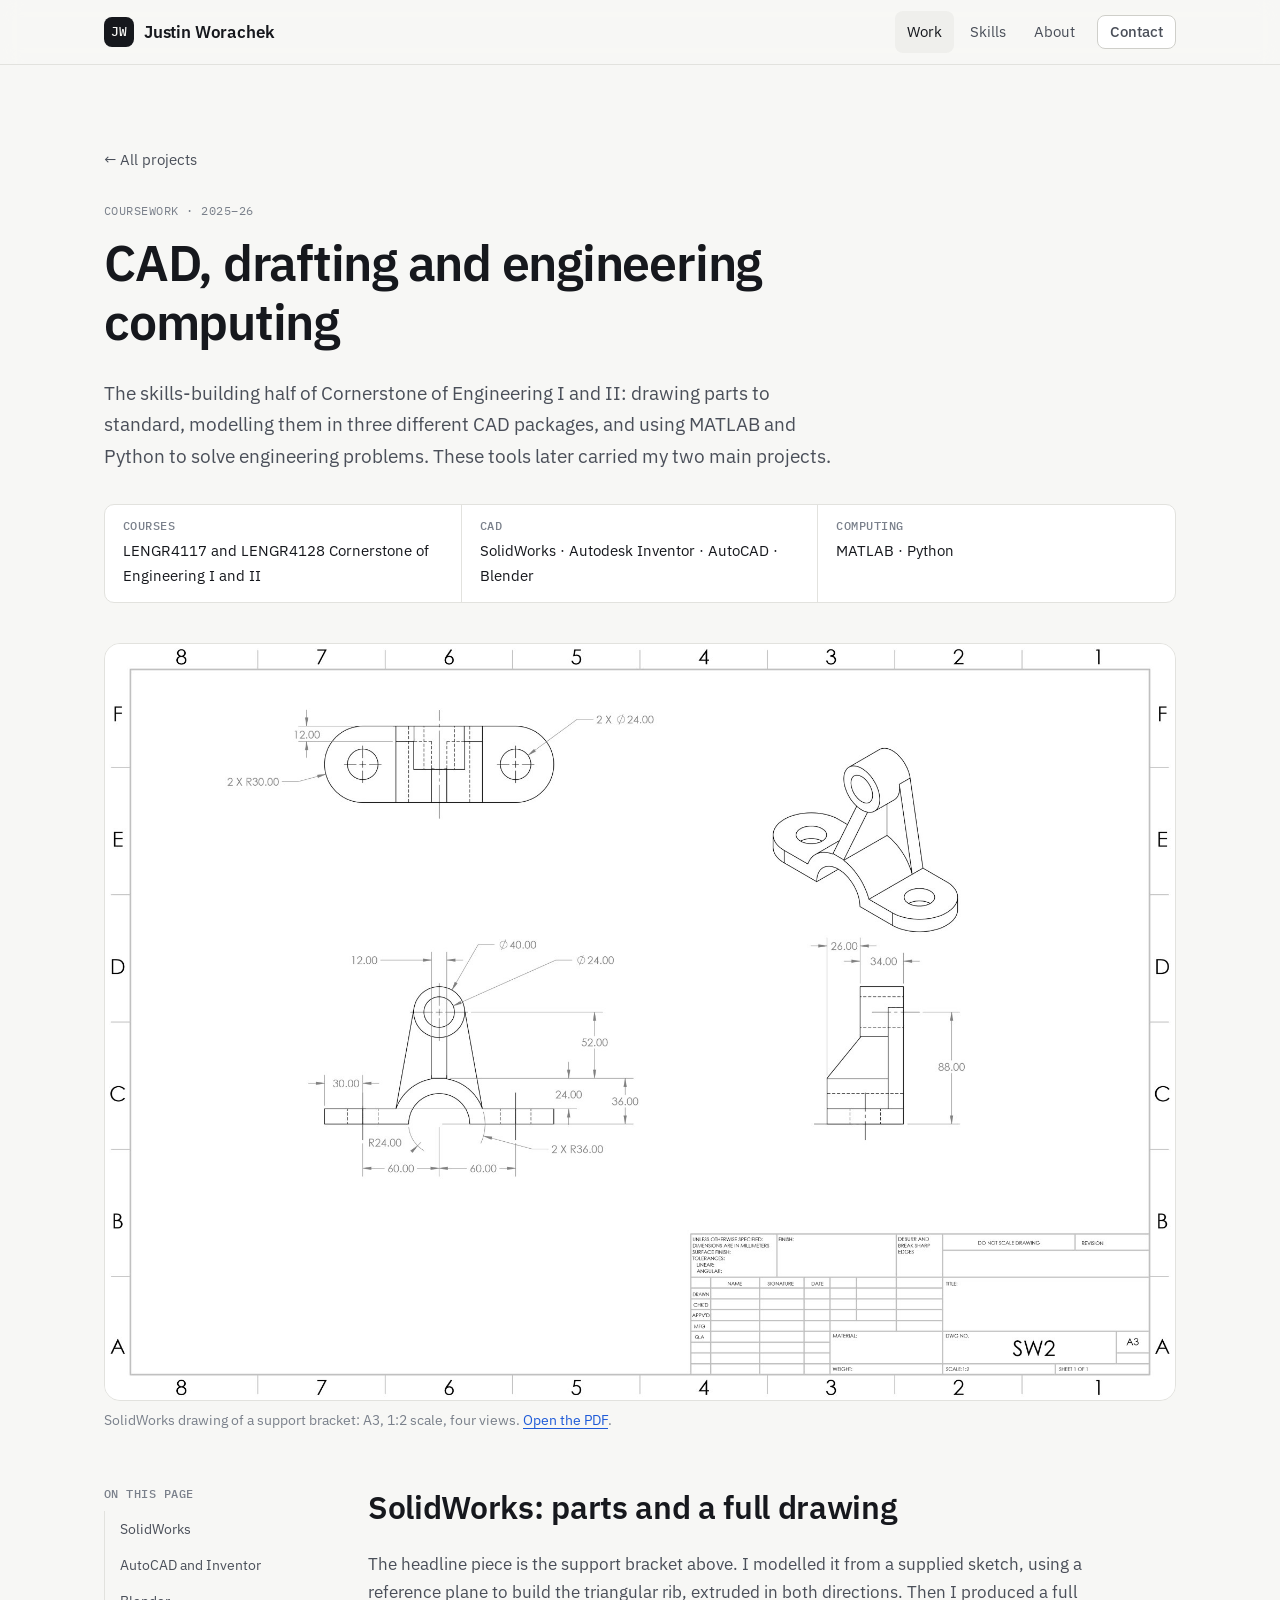
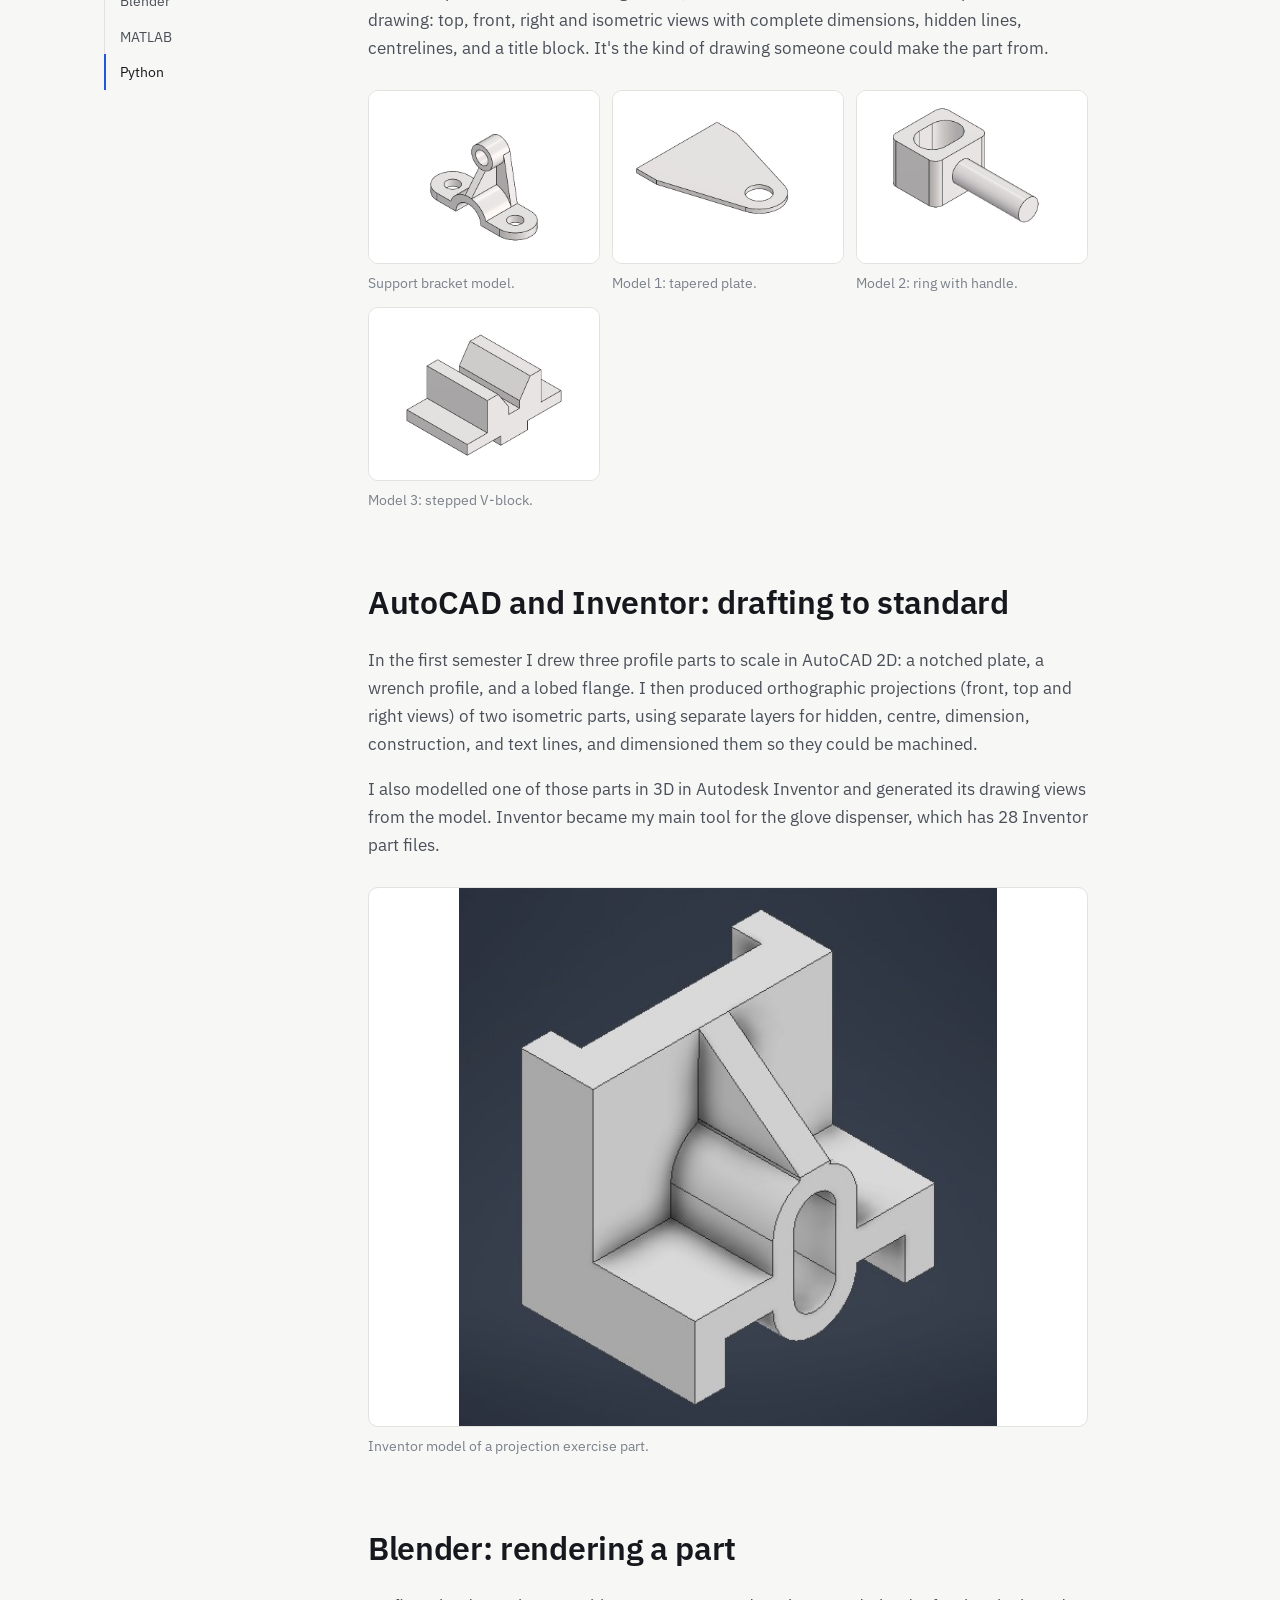
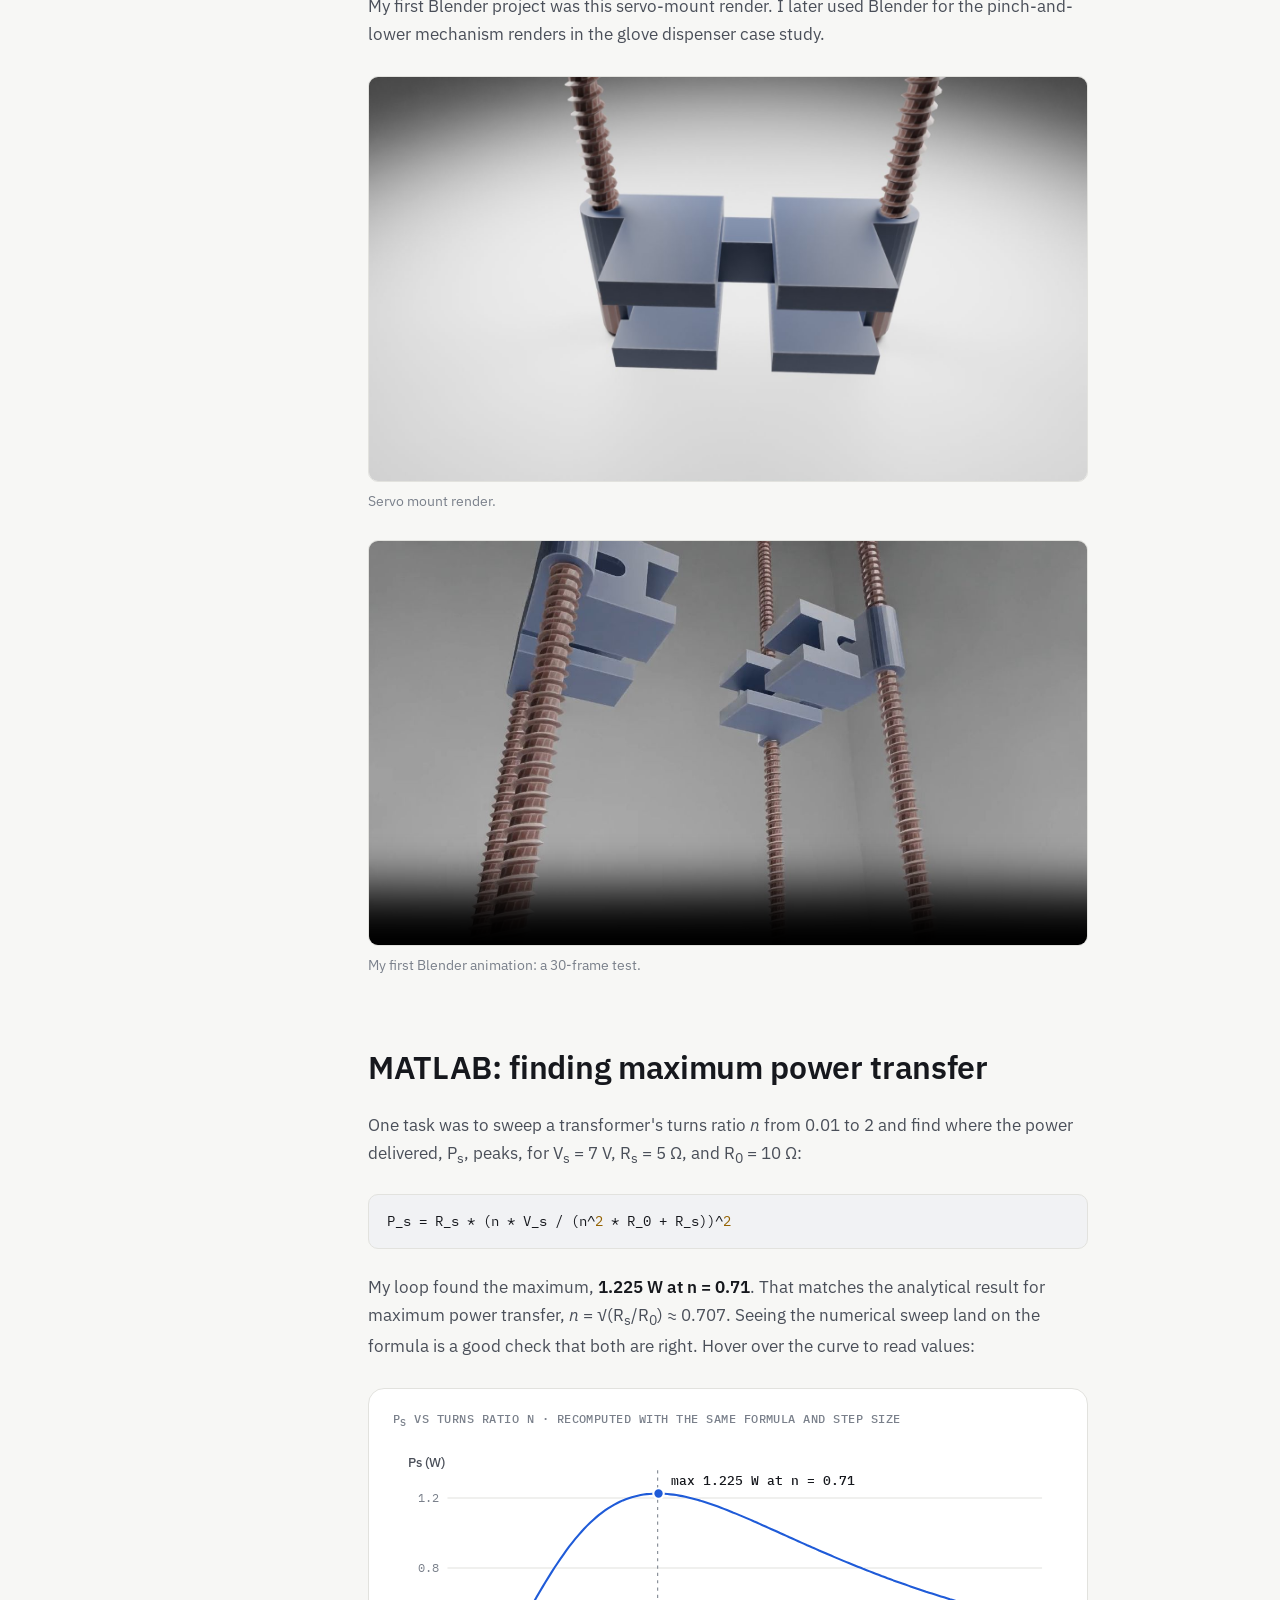
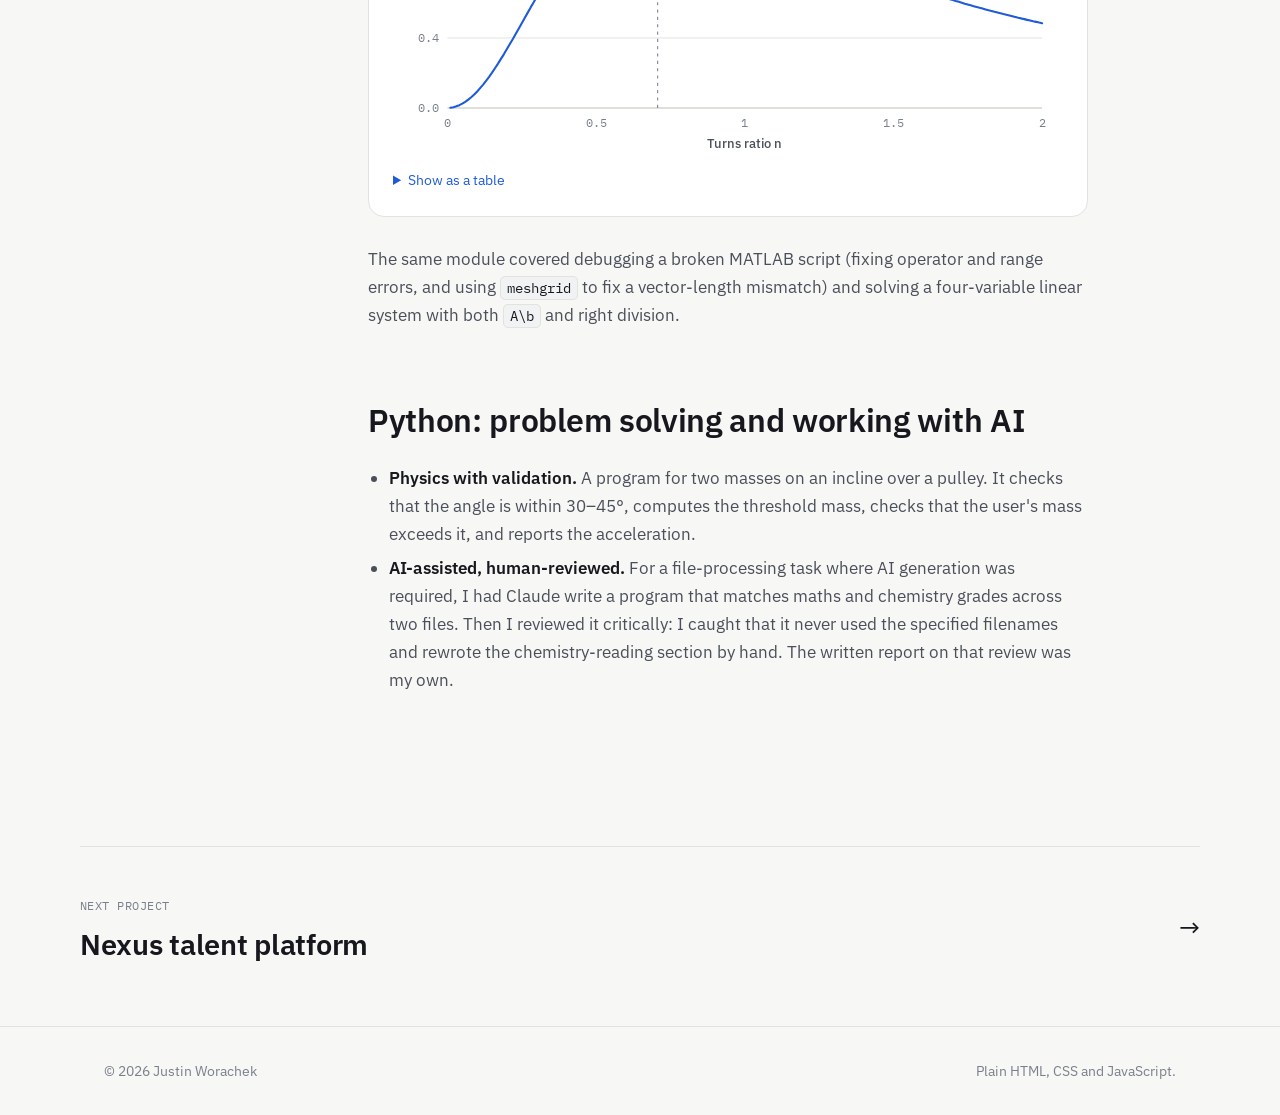
==== projects/cad-and-computing.html @ e7f922b3 "Add files via upload" ====
<!doctype html>
<html lang="en">
<head>
  <meta charset="utf-8">
  <meta name="viewport" content="width=device-width, initial-scale=1">
  <title>CAD and Computing · Justin Worachek</title>
  <meta name="description" content="Coursework from Cornerstone of Engineering I and II: SolidWorks, AutoCAD and Inventor drawings, Blender rendering, and MATLAB and Python analysis.">
  <link rel="icon" href="../assets/img/favicon.svg" type="image/svg+xml">
  <link rel="preconnect" href="https://fonts.googleapis.com">
  <link rel="preconnect" href="https://fonts.gstatic.com" crossorigin>
  <link href="https://fonts.googleapis.com/css2?family=IBM+Plex+Mono:wght@400;500&family=IBM+Plex+Sans:wght@400;500;600&display=swap" rel="stylesheet">
  <link rel="stylesheet" href="../assets/css/style.css">
</head>
<body>
  <header class="site-header">
    <div class="container">
      <a class="brand" href="../index.html"><span class="brand-mark">JW</span>Justin Worachek</a>
      <button class="nav-toggle" aria-label="Open menu" aria-expanded="false" aria-controls="site-nav">
        <svg width="20" height="20" viewBox="0 0 24 24" fill="none" stroke="currentColor" stroke-width="2" stroke-linecap="round" aria-hidden="true"><path d="M4 7h16M4 12h16M4 17h16"/></svg>
      </button>
      <nav class="nav" id="site-nav" aria-label="Main">
        <a href="../index.html#work" aria-current="page">Work</a>
        <a href="../index.html#skills">Skills</a>
        <a href="../index.html#about">About</a>
        <a class="btn" href="../index.html#contact">Contact</a>
      </nav>
    </div>
  </header>

  <main>
    <div class="container">
      <section class="cs-hero">
        <a class="back" href="../index.html#work">← All projects</a>
        <p class="eyebrow">Coursework · 2025–26</p>
        <h1>CAD, drafting and engineering computing</h1>
        <p class="lede">The skills-building half of Cornerstone of Engineering I and II: drawing parts to standard, modelling them in three different CAD packages, and using MATLAB and Python to solve engineering problems. These tools later carried my two main projects.</p>
        <dl class="cs-meta">
          <div><dt>Courses</dt><dd>LENGR4117 and LENGR4128 Cornerstone of Engineering I and II</dd></div>
          <div><dt>CAD</dt><dd>SolidWorks · Autodesk Inventor · AutoCAD · Blender</dd></div>
          <div><dt>Computing</dt><dd>MATLAB · Python</dd></div>
        </dl>
      </section>

      <figure class="cs-cover">
        <img src="../assets/img/cad/sw2-drawing.jpg" alt="A3 SolidWorks engineering drawing of a support bracket at 1:2 scale with top, front, right and isometric views, full dimensions, hidden lines and centrelines" data-zoom style="background:#fff;">
        <figcaption>SolidWorks drawing of a support bracket: A3, 1:2 scale, four views. <a href="../assets/docs/sw2-drawing.pdf">Open the PDF</a>.</figcaption>
      </figure>

      <div class="cs-layout">
        <nav class="toc" aria-label="On this page">
          <p>On this page</p>
          <ol>
            <li><a href="#solidworks">SolidWorks</a></li>
            <li><a href="#autocad">AutoCAD and Inventor</a></li>
            <li><a href="#blender">Blender</a></li>
            <li><a href="#matlab">MATLAB</a></li>
            <li><a href="#python">Python</a></li>
          </ol>
        </nav>

        <article class="prose">
          <section id="solidworks">
            <h2>SolidWorks: parts and a full drawing</h2>
            <p>The headline piece is the support bracket above. I modelled it from a supplied sketch, using a reference plane to build the triangular rib, extruded in both directions. Then I produced a full drawing: top, front, right and isometric views with complete dimensions, hidden lines, centrelines, and a title block. It's the kind of drawing someone could make the part from.</p>
            <div class="gallery">
              <figure><img src="../assets/img/cad/sw2-model.jpg" alt="SolidWorks 3D model of the support bracket" loading="lazy" style="object-fit:contain; background:#fff;"><figcaption>Support bracket model.</figcaption></figure>
              <figure><img src="../assets/img/cad/sw-model-1.jpg" alt="SolidWorks model: tapered plate with a hole" loading="lazy" style="object-fit:contain; background:#fff;"><figcaption>Model 1: tapered plate.</figcaption></figure>
              <figure><img src="../assets/img/cad/sw-model-2.jpg" alt="SolidWorks model: rectangular ring with a cylindrical handle" loading="lazy" style="object-fit:contain; background:#fff;"><figcaption>Model 2: ring with handle.</figcaption></figure>
              <figure><img src="../assets/img/cad/sw-model-3.jpg" alt="SolidWorks model: stepped V-block" loading="lazy" style="object-fit:contain; background:#fff;"><figcaption>Model 3: stepped V-block.</figcaption></figure>
            </div>
          </section>

          <section id="autocad">
            <h2>AutoCAD and Inventor: drafting to standard</h2>
            <p>In the first semester I drew three profile parts to scale in AutoCAD 2D: a notched plate, a wrench profile, and a lobed flange. I then produced orthographic projections (front, top and right views) of two isometric parts, using separate layers for hidden, centre, dimension, construction, and text lines, and dimensioned them so they could be machined.</p>
            <p>I also modelled one of those parts in 3D in Autodesk Inventor and generated its drawing views from the model. Inventor became my main tool for the glove dispenser, which has 28 Inventor part files.</p>
            <div class="gallery">
              <figure><img src="../assets/img/cad/inventor-drawing1.jpg" alt="Autodesk Inventor 3D model of a machined block from the orthographic projection exercise" loading="lazy" style="object-fit:contain; background:#fff;"><figcaption>Inventor model of a projection exercise part.</figcaption></figure>
            </div>
            <!-- TODO(Justin): export the AutoCAD drawings (AE 2 Subelement 3 Drawing 1–3, AE 2 Drawing 1/2 3D) as PNG or PDF and add them here. The embedded previews are too small to use. -->
          </section>

          <section id="blender">
            <h2>Blender: rendering a part</h2>
            <p>My first Blender project was this servo-mount render. I later used Blender for the pinch-and-lower mechanism renders in the glove dispenser case study.</p>
            <figure>
              <img src="../assets/img/blender/servo-mount-render.jpg" alt="Blender render of a two-piece servo mount with threaded rods" loading="lazy" data-zoom>
              <figcaption>Servo mount render.</figcaption>
            </figure>
            <figure>
              <video src="../assets/video/blender-servo-mount.mp4" poster="../assets/img/blender/servo-mount-poster.jpg" controls muted loop playsinline preload="none"></video>
              <figcaption>My first Blender animation: a 30-frame test.</figcaption>
            </figure>
          </section>

          <section id="matlab">
            <h2>MATLAB: finding maximum power transfer</h2>
            <p>One task was to sweep a transformer's turns ratio <em>n</em> from 0.01 to 2 and find where the power delivered, P<sub>s</sub>, peaks, for V<sub>s</sub> = 7 V, R<sub>s</sub> = 5 Ω, and R<sub>0</sub> = 10 Ω:</p>
<pre><code>P_s = R_s * (n * V_s / (n^<span class="n">2</span> * R_0 + R_s))^<span class="n">2</span></code></pre>
            <p>My loop found the maximum, <strong>1.225 W at n = 0.71</strong>. That matches the analytical result for maximum power transfer, <em>n</em> = √(R<sub>s</sub>/R<sub>0</sub>) ≈ 0.707. Seeing the numerical sweep land on the formula is a good check that both are right. Hover over the curve to read values:</p>

            <div class="widget chart" id="ps-chart">
              <div class="widget-head"><p>P<sub>s</sub> vs turns ratio n · recomputed with the same formula and step size</p></div>
              <svg viewBox="0 0 640 300" role="img" aria-labelledby="ps-t ps-d">
                <title id="ps-t">Power P_s against turns ratio n</title>
                <desc id="ps-d">The curve rises from zero, peaks at 1.225 watts when n equals 0.71, then falls to about 0.48 watts at n equals 2.</desc>
              </svg>
              <details>
                <summary>Show as a table</summary>
                <div class="table-wrap"><table id="ps-table"><thead><tr><th>n</th><th>P<sub>s</sub> (W)</th></tr></thead><tbody></tbody></table></div>
              </details>
            </div>

            <p>The same module covered debugging a broken MATLAB script (fixing operator and range errors, and using <code>meshgrid</code> to fix a vector-length mismatch) and solving a four-variable linear system with both <code>A\b</code> and right division.</p>
          </section>

          <section id="python">
            <h2>Python: problem solving and working with AI</h2>
            <ul>
              <li><strong>Physics with validation.</strong> A program for two masses on an incline over a pulley. It checks that the angle is within 30–45°, computes the threshold mass, checks that the user's mass exceeds it, and reports the acceleration.</li>
              <li><strong>AI-assisted, human-reviewed.</strong> For a file-processing task where AI generation was required, I had Claude write a program that matches maths and chemistry grades across two files. Then I reviewed it critically: I caught that it never used the specified filenames and rewrote the chemistry-reading section by hand. The written report on that review was my own.</li>
            </ul>
          </section>
        </article>
      </div>
    </div>

    <div class="container next">
      <a href="nexus.html">
        <div><p class="eyebrow">Next project</p><h3>Nexus talent platform</h3></div>
        <span aria-hidden="true" style="font-size:1.6rem">→</span>
      </a>
    </div>
  </main>

  <footer class="site-footer">
    <div class="container">
      <span>© <span data-year>2026</span> Justin Worachek</span>
      <span>Plain HTML, CSS and JavaScript.</span>
    </div>
  </footer>
  <script src="../assets/js/main.js"></script>
  <script>
  /* P_s vs n, recomputed with the same formula and step as the MATLAB script */
  (function () {
    var root = document.getElementById("ps-chart");
    if (!root) return;
    var svg = root.querySelector("svg");
    var NS = "http://www.w3.org/2000/svg";
    var Rs = 5, R0 = 10, Vs = 7;
    var pts = [];
    for (var i = 1; i <= 200; i++) {
      var n = i / 100;
      var p = Rs * Math.pow(n * Vs / (n * n * R0 + Rs), 2);
      pts.push([n, p]);
    }
    var peak = pts.reduce(function (a, b) { return b[1] > a[1] ? b : a; });
    var W = 640, H = 300, m = { l: 52, r: 20, t: 20, b: 46 };
    var x = function (n) { return m.l + (n / 2) * (W - m.l - m.r); };
    var y = function (p) { return H - m.b - (p / 1.4) * (H - m.t - m.b); };
    function el(tag, attrs, parent) {
      var e = document.createElementNS(NS, tag);
      for (var k in attrs) e.setAttribute(k, attrs[k]);
      (parent || svg).appendChild(e);
      return e;
    }
    [0, 0.4, 0.8, 1.2].forEach(function (v) {
      el("line", { "class": "grid-line", x1: m.l, x2: W - m.r, y1: y(v), y2: y(v) });
      el("text", { "class": "tick", x: m.l - 8, y: y(v) + 4, "text-anchor": "end" }).textContent = v.toFixed(1);
    });
    [0, 0.5, 1, 1.5, 2].forEach(function (v) {
      el("text", { "class": "tick", x: x(v), y: H - m.b + 18, "text-anchor": "middle" }).textContent = v;
    });
    el("line", { "class": "axis", x1: m.l, x2: W - m.r, y1: y(0), y2: y(0) });
    el("text", { "class": "axis-title", x: (m.l + W - m.r) / 2, y: H - 8, "text-anchor": "middle" }).textContent = "Turns ratio n";
    el("text", { "class": "axis-title", x: 14, y: m.t + 4, "text-anchor": "start" }).textContent = "Ps (W)";
    el("line", { "class": "ref", x1: x(Math.SQRT1_2), x2: x(Math.SQRT1_2), y1: y(0), y2: y(1.38) });
    el("path", { "class": "line", d: pts.map(function (p, i) { return (i ? "L" : "M") + x(p[0]).toFixed(1) + " " + y(p[1]).toFixed(1); }).join("") });
    el("circle", { "class": "peak", cx: x(peak[0]), cy: y(peak[1]), r: 5 });
    el("text", { "class": "peak-label", x: x(peak[0]) + 12, y: y(peak[1]) - 8 }).textContent = "max " + peak[1].toFixed(3) + " W at n = " + peak[0].toFixed(2);

    var cross = el("line", { "class": "cross", y1: m.t, y2: y(0), visibility: "hidden" });
    var dot = el("circle", { "class": "hover-dot", r: 4.5, visibility: "hidden" });
    var tip = el("g", { "class": "tip", visibility: "hidden" });
    var tipRect = el("rect", { rx: 6, width: 150, height: 26 }, tip);
    var tipText = el("text", { x: 10, y: 17 }, tip);
    var hit = el("rect", { x: m.l, y: m.t, width: W - m.l - m.r, height: H - m.t - m.b, fill: "transparent" });
    function show(evt) {
      var r = svg.getBoundingClientRect();
      var px = (evt.clientX - r.left) * (W / r.width);
      var n = Math.min(2, Math.max(0.01, ((px - m.l) / (W - m.l - m.r)) * 2));
      var idx = Math.min(199, Math.max(0, Math.round(n * 100) - 1));
      var p = pts[idx];
      var cx = x(p[0]), cy = y(p[1]);
      cross.setAttribute("x1", cx); cross.setAttribute("x2", cx);
      dot.setAttribute("cx", cx); dot.setAttribute("cy", cy);
      tipText.textContent = "n " + p[0].toFixed(2) + " · " + p[1].toFixed(3) + " W";
      var tx = cx + 12 + 150 > W - m.r ? cx - 162 : cx + 12;
      tip.setAttribute("transform", "translate(" + tx + "," + Math.max(m.t, cy - 40) + ")");
      [cross, dot, tip].forEach(function (e) { e.setAttribute("visibility", "visible"); });
    }
    function hide() { [cross, dot, tip].forEach(function (e) { e.setAttribute("visibility", "hidden"); }); }
    hit.addEventListener("pointermove", show);
    hit.addEventListener("pointerdown", show);
    hit.addEventListener("pointerleave", hide);

    var tbody = root.querySelector("#ps-table tbody");
    [0.25, 0.5, 0.71, 1, 1.25, 1.5, 1.75, 2].forEach(function (n) {
      var p = pts[Math.round(n * 100) - 1];
      var tr = document.createElement("tr");
      tr.innerHTML = "<td>" + p[0].toFixed(2) + "</td><td>" + p[1].toFixed(3) + "</td>";
      tbody.appendChild(tr);
    });
  })();
  </script>
</body>
</html>
---- assets/css/style.css ----
/* ==========================================================================
   Justin Worachek — Engineering Portfolio
   Plain CSS, no build step. Light + dark via prefers-color-scheme.
   ========================================================================== */

:root {
  --bg: #f7f7f5;
  --surface: #ffffff;
  --surface-2: #efefec;
  --text: #16181d;
  --text-2: #4a4f59;
  --text-3: #7a808b;
  --border: #e2e2de;
  --border-strong: #cfcfca;
  --accent: #1f5bd8;
  --accent-ink: #1747ab;
  --accent-soft: #e8effc;
  --ok: #1b7a4b;
  --ok-soft: #e4f4ea;
  --warn: #946200;
  --warn-soft: #fbf1db;
  --code-bg: #f1f2f4;
  --grid-line: rgba(31, 91, 216, 0.06);

  --font-sans: "IBM Plex Sans", system-ui, -apple-system, "Segoe UI", Roboto, sans-serif;
  --font-mono: "IBM Plex Mono", ui-monospace, "Cascadia Code", Consolas, monospace;

  --radius: 10px;
  --radius-lg: 16px;
  --container: 1120px;
  --gutter: 24px;
  color-scheme: light;
}

@media (prefers-color-scheme: dark) {
  :root:not([data-theme="light"]) {
    --bg: #0f1115;
    --surface: #161920;
    --surface-2: #1d2129;
    --text: #e8eaee;
    --text-2: #b0b6c1;
    --text-3: #838a96;
    --border: #262b35;
    --border-strong: #353b47;
    --accent: #7ea6ff;
    --accent-ink: #a9c3ff;
    --accent-soft: #1a2540;
    --ok: #6fd39e;
    --ok-soft: #14301f;
    --warn: #f0c060;
    --warn-soft: #33290f;
    --code-bg: #1b1f27;
    --grid-line: rgba(126, 166, 255, 0.06);
    color-scheme: dark;
  }
}
:root[data-theme="dark"] {
  --bg: #0f1115;
  --surface: #161920;
  --surface-2: #1d2129;
  --text: #e8eaee;
  --text-2: #b0b6c1;
  --text-3: #838a96;
  --border: #262b35;
  --border-strong: #353b47;
  --accent: #7ea6ff;
  --accent-ink: #a9c3ff;
  --accent-soft: #1a2540;
  --ok: #6fd39e;
  --ok-soft: #14301f;
  --warn: #f0c060;
  --warn-soft: #33290f;
  --code-bg: #1b1f27;
  --grid-line: rgba(126, 166, 255, 0.06);
  color-scheme: dark;
}

/* ---------- Base ---------- */
*, *::before, *::after { box-sizing: border-box; }
html { -webkit-text-size-adjust: 100%; scroll-behavior: smooth; scroll-padding-top: 84px; }
body {
  margin: 0;
  background: var(--bg);
  color: var(--text);
  font-family: var(--font-sans);
  font-size: 17px;
  line-height: 1.65;
  -webkit-font-smoothing: antialiased;
}
img, video { display: block; max-width: 100%; height: auto; }
a { color: var(--accent); text-decoration-thickness: 1px; text-underline-offset: 3px; }
a:hover { color: var(--accent-ink); }
h1, h2, h3, h4 { line-height: 1.2; margin: 0 0 0.5em; font-weight: 600; letter-spacing: -0.01em; }
h1 { font-size: clamp(2.2rem, 5vw, 3.6rem); letter-spacing: -0.025em; }
h2 { font-size: clamp(1.5rem, 3vw, 2rem); }
h3 { font-size: 1.2rem; }
p { margin: 0 0 1em; }
ul, ol { padding-left: 1.25em; margin: 0 0 1em; }
li + li { margin-top: 0.35em; }
hr { border: 0; border-top: 1px solid var(--border); margin: 3rem 0; }
:focus-visible { outline: 2px solid var(--accent); outline-offset: 3px; border-radius: 4px; }
.sr-only { position: absolute; width: 1px; height: 1px; overflow: hidden; clip: rect(0 0 0 0); white-space: nowrap; }

.container { width: 100%; max-width: var(--container); margin: 0 auto; padding: 0 var(--gutter); }
.mono { font-family: var(--font-mono); }
.eyebrow {
  font-family: var(--font-mono);
  font-size: 0.78rem;
  letter-spacing: 0.04em;
  text-transform: uppercase;
  color: var(--text-3);
  margin: 0 0 0.75rem;
}
.lede { font-size: 1.2rem; color: var(--text-2); max-width: 46rem; }
.muted { color: var(--text-2); }

/* ---------- Header ---------- */
.site-header {
  position: sticky; top: 0; z-index: 50;
  background: color-mix(in srgb, var(--bg) 88%, transparent);
  backdrop-filter: saturate(1.4) blur(10px);
  -webkit-backdrop-filter: saturate(1.4) blur(10px);
  border-bottom: 1px solid var(--border);
}
.site-header .container { display: flex; align-items: center; justify-content: space-between; height: 64px; gap: 16px; }
.brand { display: flex; align-items: center; gap: 10px; font-weight: 600; color: var(--text); text-decoration: none; letter-spacing: -0.01em; }
.brand-mark {
  width: 30px; height: 30px; border-radius: 8px;
  display: grid; place-items: center;
  background: var(--text); color: var(--bg);
  font-family: var(--font-mono); font-size: 0.8rem; font-weight: 500;
}
.nav { display: flex; gap: 4px; align-items: center; }
.nav a {
  color: var(--text-2); text-decoration: none; font-size: 0.95rem;
  padding: 8px 12px; border-radius: 8px;
}
.nav a:hover, .nav a[aria-current="page"] { color: var(--text); background: var(--surface-2); }
.nav .btn { margin-left: 6px; }
.nav-toggle { display: none; }

@media (max-width: 760px) {
  .nav-toggle {
    display: inline-flex; align-items: center; justify-content: center;
    width: 40px; height: 40px; border-radius: 8px;
    background: transparent; border: 1px solid var(--border); color: var(--text); cursor: pointer;
  }
  .nav {
    position: absolute; top: 64px; left: 0; right: 0;
    flex-direction: column; align-items: stretch; gap: 0;
    background: var(--bg); border-bottom: 1px solid var(--border);
    padding: 8px var(--gutter) 16px;
    display: none;
  }
  .nav.open { display: flex; }
  .nav a { padding: 12px 8px; }
  .nav .btn { margin: 8px 0 0; text-align: center; }
}

/* ---------- Buttons & chips ---------- */
.btn {
  display: inline-flex; align-items: center; gap: 8px;
  font: 500 0.95rem/1 var(--font-sans);
  padding: 11px 16px; border-radius: 9px;
  border: 1px solid var(--border-strong);
  background: var(--surface); color: var(--text);
  text-decoration: none; cursor: pointer;
  transition: background 0.15s, border-color 0.15s, transform 0.05s;
}
.btn:hover { background: var(--surface-2); color: var(--text); }
.btn:active { transform: translateY(1px); }
.btn-primary { background: var(--text); color: var(--bg); border-color: var(--text); }
.btn-primary:hover { background: var(--text-2); border-color: var(--text-2); color: var(--bg); }
.btn svg { width: 16px; height: 16px; }

.chips { display: flex; flex-wrap: wrap; gap: 6px; padding: 0; margin: 0; list-style: none; }
.chips li { margin: 0; }
.chip {
  display: inline-block;
  font: 500 0.75rem/1 var(--font-mono);
  padding: 6px 8px; border-radius: 6px;
  background: var(--surface-2); color: var(--text-2);
  border: 1px solid var(--border);
}
.badge {
  display: inline-flex; align-items: center; gap: 6px;
  font: 500 0.75rem/1 var(--font-mono);
  padding: 6px 9px; border-radius: 999px;
  background: var(--accent-soft); color: var(--accent-ink);
}
.badge.ok { background: var(--ok-soft); color: var(--ok); }
.badge.warn { background: var(--warn-soft); color: var(--warn); }
.badge .dot { width: 6px; height: 6px; border-radius: 50%; background: currentColor; }

/* ---------- Hero ---------- */
.hero {
  position: relative;
  padding: clamp(56px, 10vw, 112px) 0 clamp(40px, 7vw, 72px);
  border-bottom: 1px solid var(--border);
  background-image:
    linear-gradient(var(--grid-line) 1px, transparent 1px),
    linear-gradient(90deg, var(--grid-line) 1px, transparent 1px);
  background-size: 28px 28px;
  background-position: -1px -1px;
}
.hero h1 { max-width: 18ch; }
.hero .lede { margin-top: 1rem; }
.hero-actions { display: flex; flex-wrap: wrap; gap: 10px; margin-top: 2rem; }
.hero-facts {
  display: grid; grid-template-columns: repeat(auto-fit, minmax(180px, 1fr));
  gap: 0; margin-top: 3rem; max-width: 820px;
  border: 1px solid var(--border); border-radius: var(--radius);
  background: var(--surface); overflow: hidden;
}
.hero-facts div { padding: 14px 18px; border-right: 1px solid var(--border); }
.hero-facts div:last-child { border-right: 0; }
.hero-facts dt { font: 500 0.72rem/1.3 var(--font-mono); text-transform: uppercase; letter-spacing: 0.04em; color: var(--text-3); }
.hero-facts dd { margin: 4px 0 0; font-weight: 500; }
@media (max-width: 600px) {
  .hero-facts div { border-right: 0; border-bottom: 1px solid var(--border); }
  .hero-facts div:last-child { border-bottom: 0; }
}

/* ---------- Sections ---------- */
.section { padding: clamp(56px, 8vw, 96px) 0; }
.section + .section { border-top: 1px solid var(--border); }
.section-head { display: flex; justify-content: space-between; align-items: end; gap: 16px; margin-bottom: 2rem; flex-wrap: wrap; }
.section-head h2 { margin: 0; }
.section-head p { margin: 0; color: var(--text-2); max-width: 36rem; }

/* ---------- Featured project ---------- */
.featured {
  display: grid; grid-template-columns: 1.15fr 1fr; gap: 0;
  background: var(--surface); border: 1px solid var(--border); border-radius: var(--radius-lg);
  overflow: hidden; text-decoration: none; color: inherit;
  transition: border-color 0.15s, transform 0.15s;
}
.featured:hover { border-color: var(--border-strong); color: inherit; }
.featured-media { background: var(--surface-2); min-height: 320px; position: relative; }
.featured-media img { width: 100%; height: 100%; object-fit: cover; position: absolute; inset: 0; }
.featured-body { padding: clamp(24px, 4vw, 40px); display: flex; flex-direction: column; gap: 14px; }
.featured-body h3 { font-size: clamp(1.4rem, 2.6vw, 1.9rem); margin: 0; }
.featured-body p { color: var(--text-2); margin: 0; }
.featured-stats { display: grid; grid-template-columns: repeat(3, 1fr); gap: 12px; margin: 6px 0; }
.featured-stats div { border-top: 1px solid var(--border); padding-top: 10px; }
.featured-stats strong { display: block; font-size: 1.35rem; font-weight: 600; letter-spacing: -0.02em; }
.featured-stats span { font-size: 0.8rem; color: var(--text-3); }
.link-arrow { font-weight: 500; color: var(--accent); margin-top: auto; }
.featured:hover .link-arrow, .card:hover .link-arrow { text-decoration: underline; }
@media (max-width: 860px) {
  .featured { grid-template-columns: 1fr; }
  .featured-media { min-height: 0; aspect-ratio: 16 / 10; }
}

/* ---------- Project grid ---------- */
.grid { display: grid; grid-template-columns: repeat(auto-fill, minmax(min(100%, 320px), 1fr)); gap: 20px; }
.card {
  display: flex; flex-direction: column;
  background: var(--surface); border: 1px solid var(--border); border-radius: var(--radius-lg);
  overflow: hidden; text-decoration: none; color: inherit;
  transition: border-color 0.15s, transform 0.15s;
}
a.card:hover { border-color: var(--border-strong); transform: translateY(-2px); color: inherit; }
.card-media { aspect-ratio: 16 / 10; background: var(--surface-2); overflow: hidden; border-bottom: 1px solid var(--border); }
.card-media img { width: 100%; height: 100%; object-fit: cover; transition: transform 0.4s; }
a.card:hover .card-media img { transform: scale(1.025); }
.card-body { padding: 20px 22px 22px; display: flex; flex-direction: column; gap: 10px; flex: 1; }
.card-body h3 { margin: 0; }
.card-body p { margin: 0; color: var(--text-2); font-size: 0.97rem; }
.card-meta,
.card-body .card-meta,
.featured-body .card-meta { font: 500 0.75rem/1.4 var(--font-mono); color: var(--text-3); text-transform: uppercase; letter-spacing: 0.04em; }

.card.building { border-style: dashed; background: transparent; }
.card.building .card-media { display: grid; place-items: center; background: transparent; }

/* ---------- Timeline strip ---------- */
.timeline { list-style: none; padding: 0; margin: 0; display: grid; grid-template-columns: repeat(auto-fit, minmax(150px, 1fr)); gap: 0; border-top: 2px solid var(--border-strong); }
.timeline li { margin: 0; padding: 18px 16px 0 0; position: relative; }
.timeline li::before {
  content: ""; position: absolute; top: -7px; left: 0;
  width: 12px; height: 12px; border-radius: 50%;
  background: var(--bg); border: 2px solid var(--accent);
}
.timeline li.future::before { border-style: dashed; border-color: var(--text-3); }
.timeline time { font: 500 0.75rem/1 var(--font-mono); color: var(--text-3); text-transform: uppercase; letter-spacing: 0.04em; }
.timeline strong { display: block; margin: 6px 0 2px; font-weight: 600; }
.timeline span { font-size: 0.9rem; color: var(--text-2); }
@media (max-width: 700px) {
  .timeline { grid-template-columns: 1fr; border-top: 0; border-left: 2px solid var(--border-strong); padding-left: 20px; }
  .timeline li { padding: 0 0 22px; }
  .timeline li::before { top: 4px; left: -27px; }
}

/* ---------- Skills ---------- */
.skills { display: grid; grid-template-columns: repeat(auto-fit, minmax(240px, 1fr)); gap: 20px; }
.skill-group { background: var(--surface); border: 1px solid var(--border); border-radius: var(--radius-lg); padding: 22px; }
.skill-group h3 { font-size: 1rem; display: flex; align-items: center; gap: 10px; }
.skill-group h3 svg { width: 20px; height: 20px; color: var(--accent); }
.skill-group p { font-size: 0.92rem; color: var(--text-2); margin-bottom: 14px; }

/* ---------- About / contact ---------- */
.about { display: grid; grid-template-columns: 1fr 1fr; gap: clamp(24px, 5vw, 64px); align-items: start; }
@media (max-width: 800px) { .about { grid-template-columns: 1fr; } }
.contact-list { list-style: none; padding: 0; margin: 0; border: 1px solid var(--border); border-radius: var(--radius-lg); background: var(--surface); }
.contact-list li { margin: 0; border-bottom: 1px solid var(--border); }
.contact-list li:last-child { border-bottom: 0; }
.contact-list a { display: flex; justify-content: space-between; align-items: center; gap: 12px; padding: 16px 20px; text-decoration: none; color: var(--text); }
.contact-list a:hover { background: var(--surface-2); }
.contact-list span { color: var(--text-3); font-family: var(--font-mono); font-size: 0.85rem; overflow-wrap: anywhere; text-align: right; }

.site-footer { border-top: 1px solid var(--border); padding: 32px 0; color: var(--text-3); font-size: 0.9rem; }
.site-footer .container { display: flex; justify-content: space-between; gap: 16px; flex-wrap: wrap; }

/* ==========================================================================
   Case-study pages
   ========================================================================== */
.cs-hero { padding: clamp(40px, 7vw, 80px) 0 clamp(28px, 4vw, 40px); }
.back { display: inline-flex; align-items: center; gap: 6px; font-size: 0.92rem; color: var(--text-2); text-decoration: none; margin-bottom: 1.75rem; }
.back:hover { color: var(--text); }
.cs-hero h1 { font-size: clamp(2rem, 4.5vw, 3.1rem); max-width: 22ch; }
.cs-meta {
  display: grid; grid-template-columns: repeat(auto-fit, minmax(170px, 1fr));
  gap: 0; margin: 2rem 0 0;
  border: 1px solid var(--border); border-radius: var(--radius); background: var(--surface); overflow: hidden;
}
.cs-meta div { padding: 14px 18px; border-right: 1px solid var(--border); }
.cs-meta div:last-child { border-right: 0; }
.cs-meta dt { font: 500 0.72rem/1.3 var(--font-mono); text-transform: uppercase; letter-spacing: 0.04em; color: var(--text-3); }
.cs-meta dd { margin: 4px 0 0; font-size: 0.95rem; }
@media (max-width: 640px) {
  .cs-meta div { border-right: 0; border-bottom: 1px solid var(--border); }
  .cs-meta div:last-child { border-bottom: 0; }
}
.cs-cover { margin: 0 0 clamp(32px, 5vw, 56px); }
.cs-cover img, .cs-cover video { width: 100%; border-radius: var(--radius-lg); border: 1px solid var(--border); background: var(--surface-2); }

.cs-layout { display: grid; grid-template-columns: 200px minmax(0, 1fr); gap: clamp(24px, 5vw, 64px); padding-bottom: 80px; }
.toc { position: sticky; top: 88px; align-self: start; font-size: 0.9rem; }
.toc p { font: 500 0.72rem/1 var(--font-mono); text-transform: uppercase; letter-spacing: 0.04em; color: var(--text-3); margin-bottom: 12px; }
.toc ol { list-style: none; padding: 0; margin: 0; border-left: 1px solid var(--border); }
.toc li { margin: 0; }
.toc a { display: block; padding: 6px 0 6px 14px; margin-left: -1px; border-left: 2px solid transparent; color: var(--text-2); text-decoration: none; }
.toc a:hover { color: var(--text); }
.toc a.active { color: var(--text); border-left-color: var(--accent); }
@media (max-width: 900px) {
  .cs-layout { grid-template-columns: minmax(0, 1fr); }
  .toc { display: none; }
}

.prose { max-width: 720px; }
.prose section { margin-bottom: clamp(48px, 7vw, 72px); }
.prose h2 { margin-bottom: 0.75em; }
.prose h3 { margin-top: 1.75em; }
.prose p, .prose li { color: var(--text-2); }
.prose strong { color: var(--text); font-weight: 600; }
.prose .wide { max-width: none; }

.callout {
  border: 1px solid var(--border); border-left: 3px solid var(--accent);
  background: var(--surface); border-radius: 0 var(--radius) var(--radius) 0;
  padding: 16px 20px; margin: 1.5rem 0;
}
.callout p:last-child { margin: 0; }
.callout.quote p { font-size: 1.12rem; color: var(--text); }

.facts { display: grid; grid-template-columns: repeat(auto-fit, minmax(150px, 1fr)); gap: 12px; margin: 1.5rem 0; }
.fact { background: var(--surface); border: 1px solid var(--border); border-radius: var(--radius); padding: 14px 16px; }
.fact strong { display: block; font-size: 1.5rem; letter-spacing: -0.02em; color: var(--text); }
.fact span { font-size: 0.85rem; color: var(--text-3); }

figure { margin: 1.75rem 0; }
figure img, figure video { border-radius: var(--radius); border: 1px solid var(--border); background: var(--surface-2); width: 100%; }
figcaption { font-size: 0.85rem; color: var(--text-3); margin-top: 8px; }
.gallery { display: grid; grid-template-columns: repeat(auto-fit, minmax(min(100%, 220px), 1fr)); gap: 12px; margin: 1.75rem 0; }
.gallery figure { margin: 0; }
.gallery img { aspect-ratio: 4 / 3; object-fit: cover; cursor: zoom-in; }
.gallery.tall img { aspect-ratio: 3 / 4; }
.video-row { display: grid; grid-template-columns: repeat(auto-fit, minmax(min(100%, 200px), 1fr)); gap: 12px; margin: 1.75rem 0; }
.video-row figure { margin: 0; }
.video-row video { aspect-ratio: 9 / 16; object-fit: cover; }

/* Step list for iterations */
.steps { list-style: none; padding: 0; margin: 1.5rem 0; counter-reset: step; }
.steps > li { position: relative; padding: 0 0 26px 48px; margin: 0; counter-increment: step; }
.steps > li::before {
  content: counter(step);
  position: absolute; left: 0; top: 0;
  width: 30px; height: 30px; border-radius: 50%;
  display: grid; place-items: center;
  font: 500 0.8rem/1 var(--font-mono);
  background: var(--surface); border: 1px solid var(--border-strong); color: var(--text);
}
.steps > li::after { content: ""; position: absolute; left: 15px; top: 34px; bottom: 4px; width: 1px; background: var(--border); }
.steps > li:last-child::after { display: none; }
.steps > li.win::before { background: var(--ok-soft); border-color: var(--ok); color: var(--ok); }
.steps > li.fail::before { background: var(--warn-soft); border-color: var(--warn); color: var(--warn); }
.steps h3 { margin: 3px 0 6px; font-size: 1.05rem; }
.steps time { font: 500 0.75rem/1 var(--font-mono); color: var(--text-3); margin-left: 6px; }
.steps p { margin: 0 0 0.5em; }

/* Tables */
.table-wrap { overflow-x: auto; margin: 1.5rem 0; border: 1px solid var(--border); border-radius: var(--radius); background: var(--surface); }
table { width: 100%; border-collapse: collapse; font-size: 0.92rem; }
th, td { text-align: left; padding: 10px 14px; border-bottom: 1px solid var(--border); vertical-align: top; }
th { font: 500 0.72rem/1.3 var(--font-mono); text-transform: uppercase; letter-spacing: 0.04em; color: var(--text-3); background: var(--surface-2); }
tr:last-child td { border-bottom: 0; }
td { color: var(--text-2); }

/* Code */
pre, code { font-family: var(--font-mono); font-size: 0.86rem; }
:not(pre) > code { background: var(--code-bg); padding: 2px 6px; border-radius: 5px; border: 1px solid var(--border); color: var(--text); }
pre {
  background: var(--code-bg); border: 1px solid var(--border); border-radius: var(--radius);
  padding: 16px 18px; overflow-x: auto; line-height: 1.55; margin: 1.5rem 0; color: var(--text);
}
pre .c { color: var(--text-3); }
pre .k { color: var(--accent); }
pre .s { color: var(--ok); }
pre .n { color: var(--warn); }

/* Interactive widgets */
.widget { border: 1px solid var(--border); border-radius: var(--radius-lg); background: var(--surface); padding: clamp(16px, 3vw, 24px); margin: 1.75rem 0; }
.widget-head { display: flex; justify-content: space-between; align-items: center; gap: 12px; margin-bottom: 14px; flex-wrap: wrap; }
.widget-head p { margin: 0; font: 500 0.75rem/1 var(--font-mono); color: var(--text-3); text-transform: uppercase; letter-spacing: 0.04em; }
.seg { display: inline-flex; flex-wrap: wrap; gap: 4px; padding: 3px; background: var(--surface-2); border-radius: 9px; border: 1px solid var(--border); }
.seg button {
  font: 500 0.82rem/1 var(--font-mono); padding: 8px 11px; border-radius: 7px;
  border: 0; background: transparent; color: var(--text-2); cursor: pointer;
}
.seg button:hover { color: var(--text); }
.seg button[aria-pressed="true"] { background: var(--surface); color: var(--text); box-shadow: 0 1px 2px rgba(0,0,0,0.08), 0 0 0 1px var(--border); }
.panel { border-top: 1px solid var(--border); padding-top: 16px; margin-top: 16px; }
.panel h4 { margin: 0 0 6px; font-size: 1.02rem; }
.panel p { margin: 0 0 0.5em; color: var(--text-2); font-size: 0.97rem; }
.panel .chips { margin-top: 10px; }

.fsm svg { width: 100%; height: auto; display: block; }
.fsm .node rect { fill: var(--surface); stroke: var(--border-strong); stroke-width: 1.5; transition: fill 0.15s, stroke 0.15s; }
.fsm .node text { fill: var(--text); font: 500 13px var(--font-mono); }
.fsm .node .sub { fill: var(--text-3); font: 400 11px var(--font-mono); }
.fsm .node { cursor: pointer; }
.fsm .node:hover rect { stroke: var(--accent); }
.fsm .node.active rect { fill: var(--accent-soft); stroke: var(--accent); }
.fsm .node.active text { fill: var(--accent-ink); }
.fsm .edge { stroke: var(--border-strong); stroke-width: 1.5; fill: none; }
.fsm .edge-label { fill: var(--text-3); font: 400 11px var(--font-mono); }
.fsm marker path { fill: var(--border-strong); }
.fsm.static .node { cursor: default; }
.fsm.static .node:hover rect { stroke: var(--border-strong); }
.fsm .node.hl rect { fill: var(--accent-soft); stroke: var(--accent); }

.serial {
  background: #0d1117; color: #c9d1d9; border-radius: var(--radius);
  font: 0.8rem/1.6 var(--font-mono); padding: 12px 14px; margin-top: 14px;
  height: 128px; overflow: hidden; border: 1px solid #222a35; white-space: nowrap;
}
@media (max-width: 600px) { .serial { font-size: 0.68rem; } }
.serial .st { color: #7ee2a8; }

/* Line chart (MATLAB recreation) */
.chart svg { width: 100%; height: auto; display: block; touch-action: none; }
.chart .grid-line { stroke: var(--border); stroke-width: 1; }
.chart .axis { stroke: var(--border-strong); stroke-width: 1; }
.chart .tick { fill: var(--text-3); font: 400 11px var(--font-mono); }
.chart .axis-title { fill: var(--text-2); font: 500 12px var(--font-sans); }
.chart .line { stroke: var(--accent); stroke-width: 2; fill: none; stroke-linejoin: round; stroke-linecap: round; }
.chart .peak { fill: var(--accent); stroke: var(--surface); stroke-width: 2; }
.chart .peak-label { fill: var(--text); font: 500 12px var(--font-mono); }
.chart .ref { stroke: var(--text-3); stroke-width: 1; stroke-dasharray: 3 4; }
.chart .cross { stroke: var(--text-3); stroke-width: 1; }
.chart .hover-dot { fill: var(--accent); stroke: var(--surface); stroke-width: 2; }
.chart .tip rect { fill: var(--surface); stroke: var(--border-strong); }
.chart .tip text { fill: var(--text); font: 500 12px var(--font-mono); }
.chart details { margin-top: 12px; font-size: 0.9rem; color: var(--text-2); }
.chart summary { cursor: pointer; color: var(--accent); }

/* Lightbox */
.lightbox {
  position: fixed; inset: 0; z-index: 100; display: none;
  background: rgba(8, 10, 14, 0.88); padding: 24px;
  align-items: center; justify-content: center; cursor: zoom-out;
}
.lightbox.open { display: flex; }
.lightbox img { max-height: 90vh; max-width: min(1400px, 100%); width: auto; border-radius: 8px; }

/* Links row at end of case study */
.cs-links { display: flex; flex-wrap: wrap; gap: 10px; margin-top: 1rem; }

/* Next project */
.next { border-top: 1px solid var(--border); padding: 48px 0 64px; }
.next a { display: flex; justify-content: space-between; align-items: center; gap: 16px; text-decoration: none; color: var(--text); }
.next a:hover h3 { color: var(--accent); }
.next h3 { margin: 4px 0 0; font-size: clamp(1.3rem, 3vw, 1.8rem); }

@media (prefers-reduced-motion: reduce) {
  html { scroll-behavior: auto; }
  * { transition: none !important; }
}
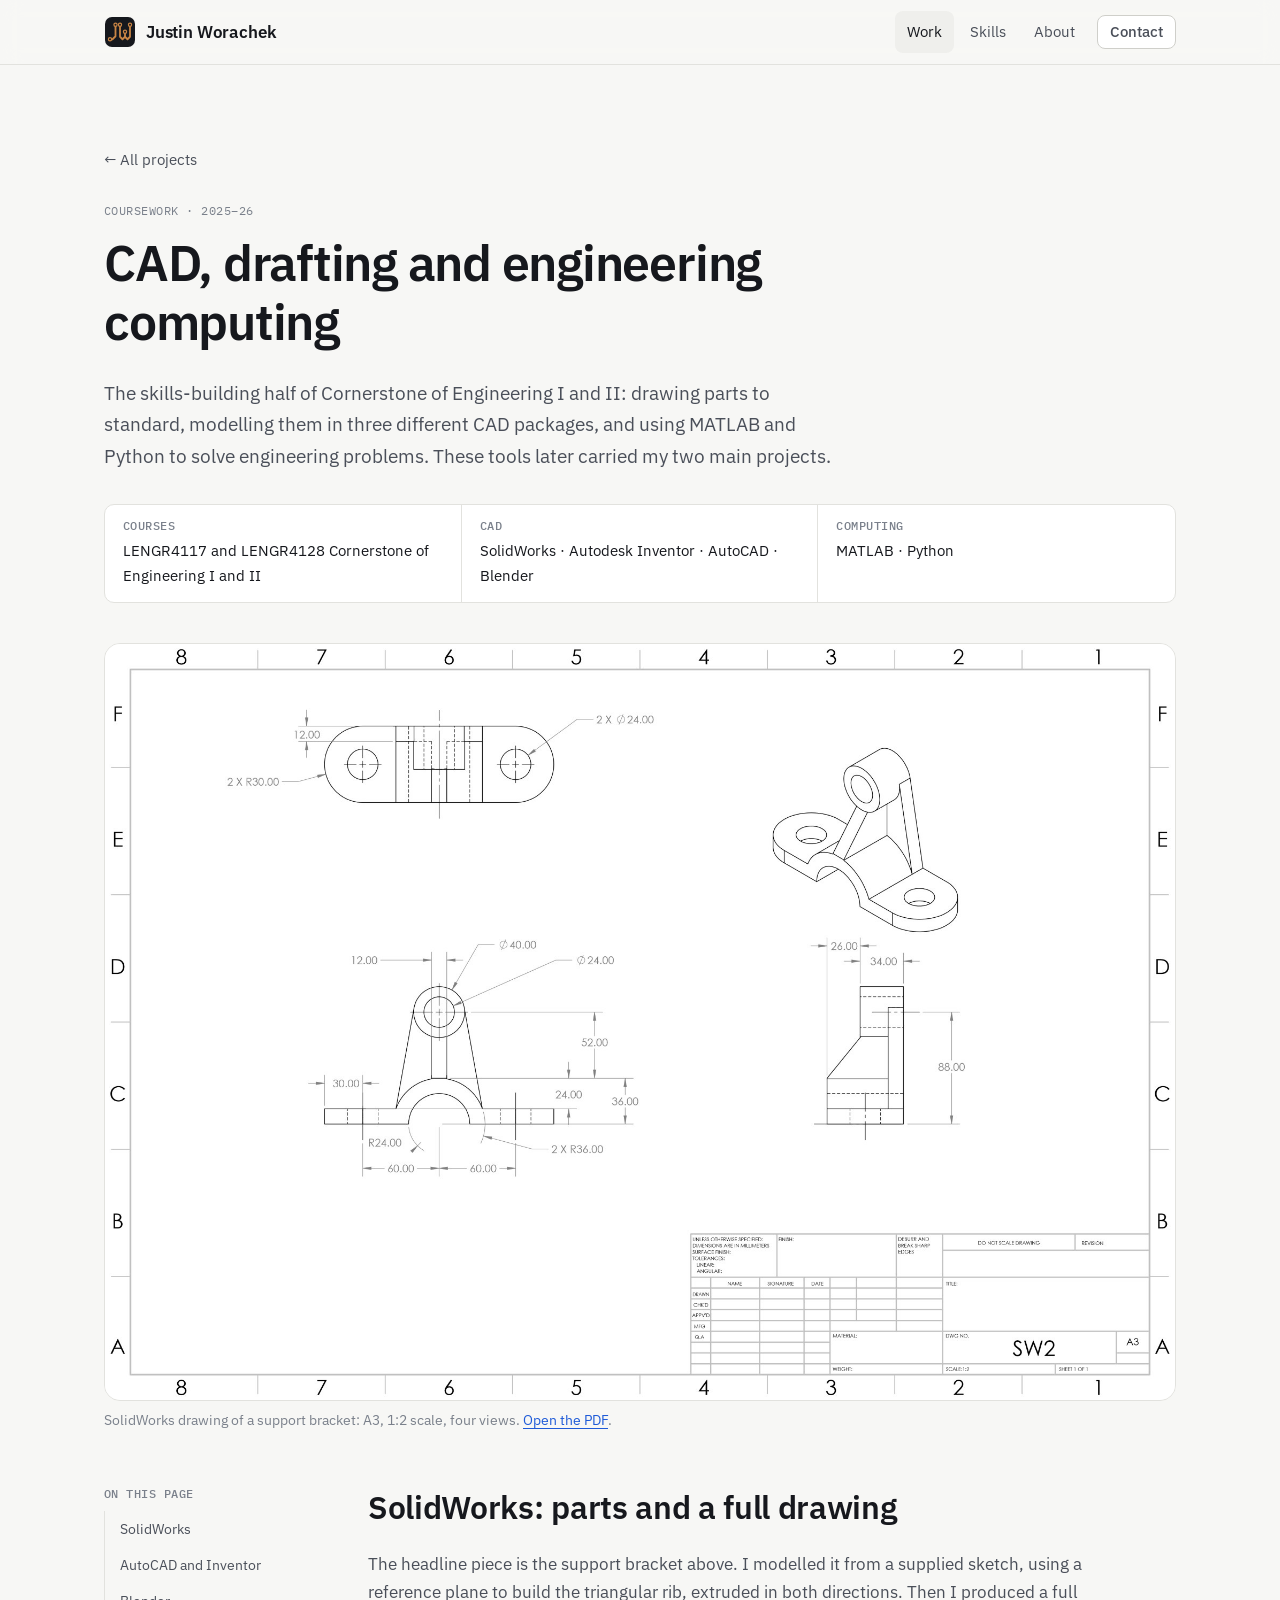
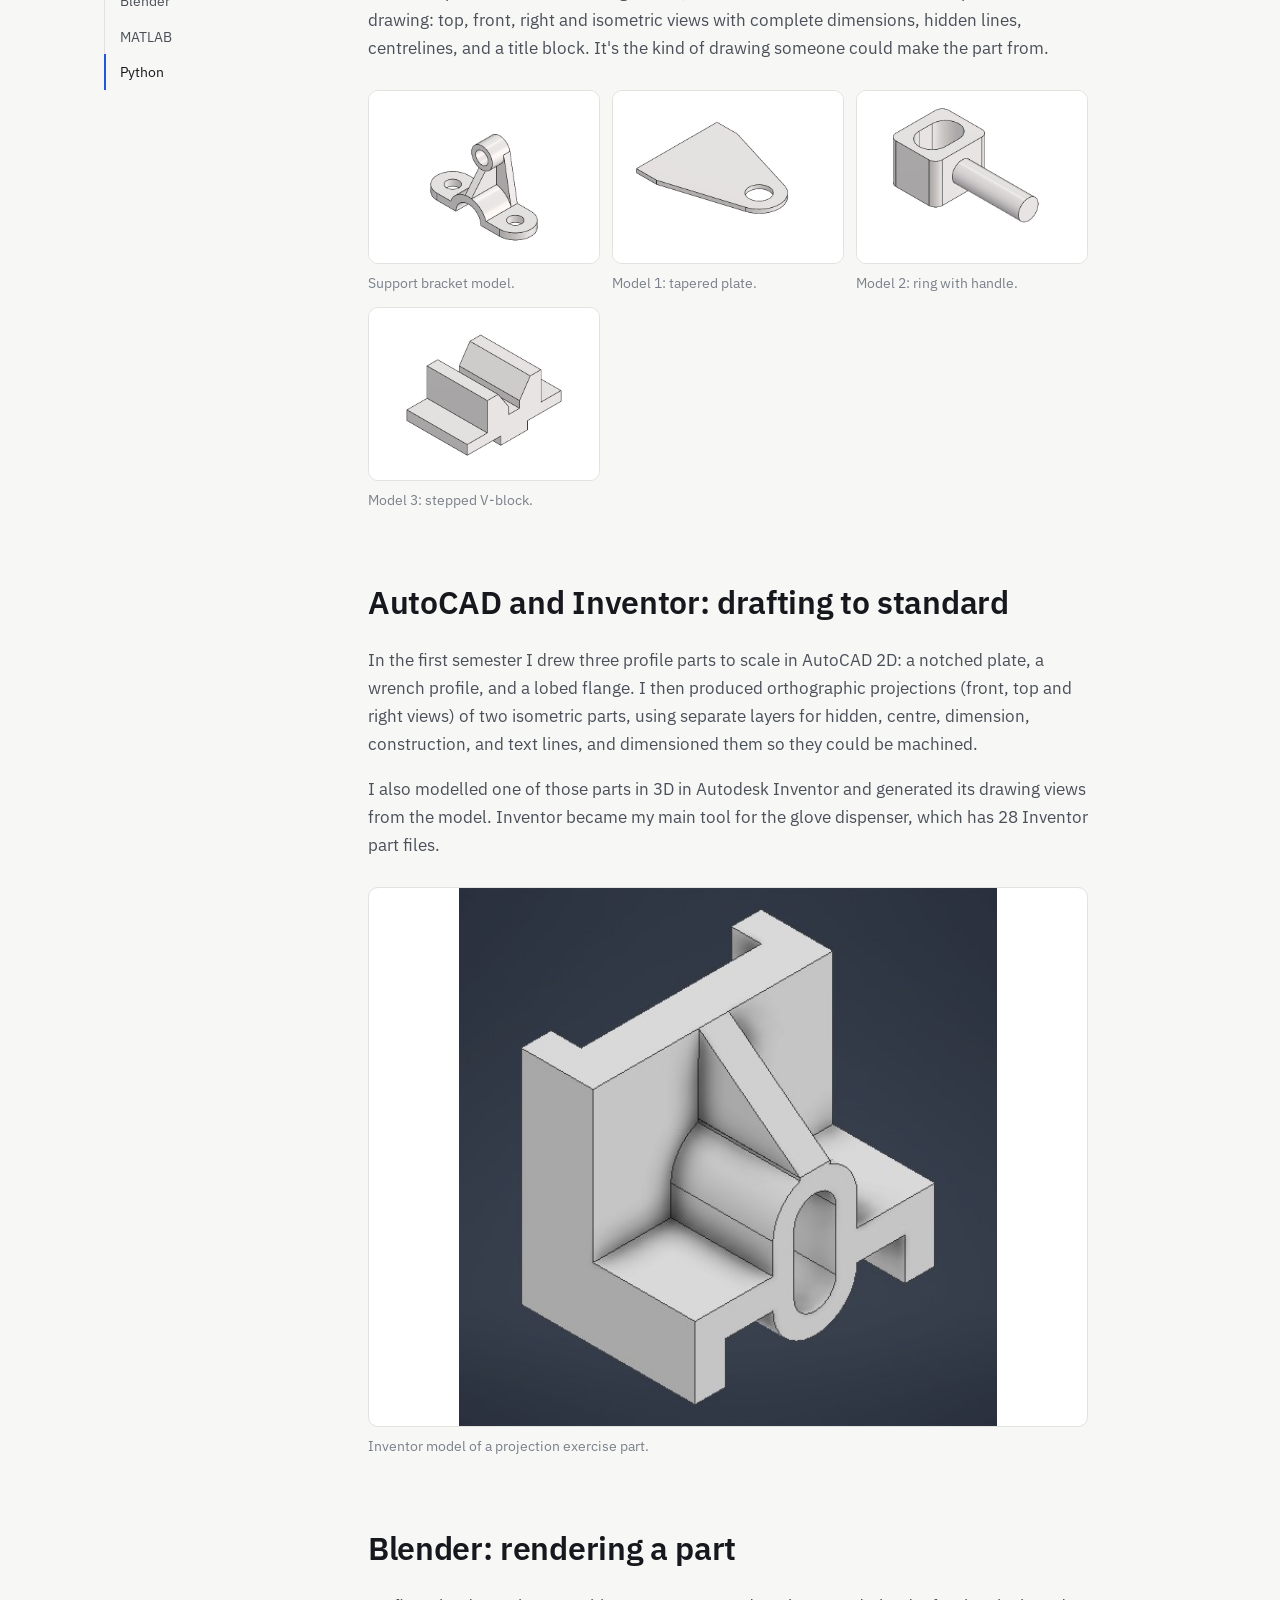
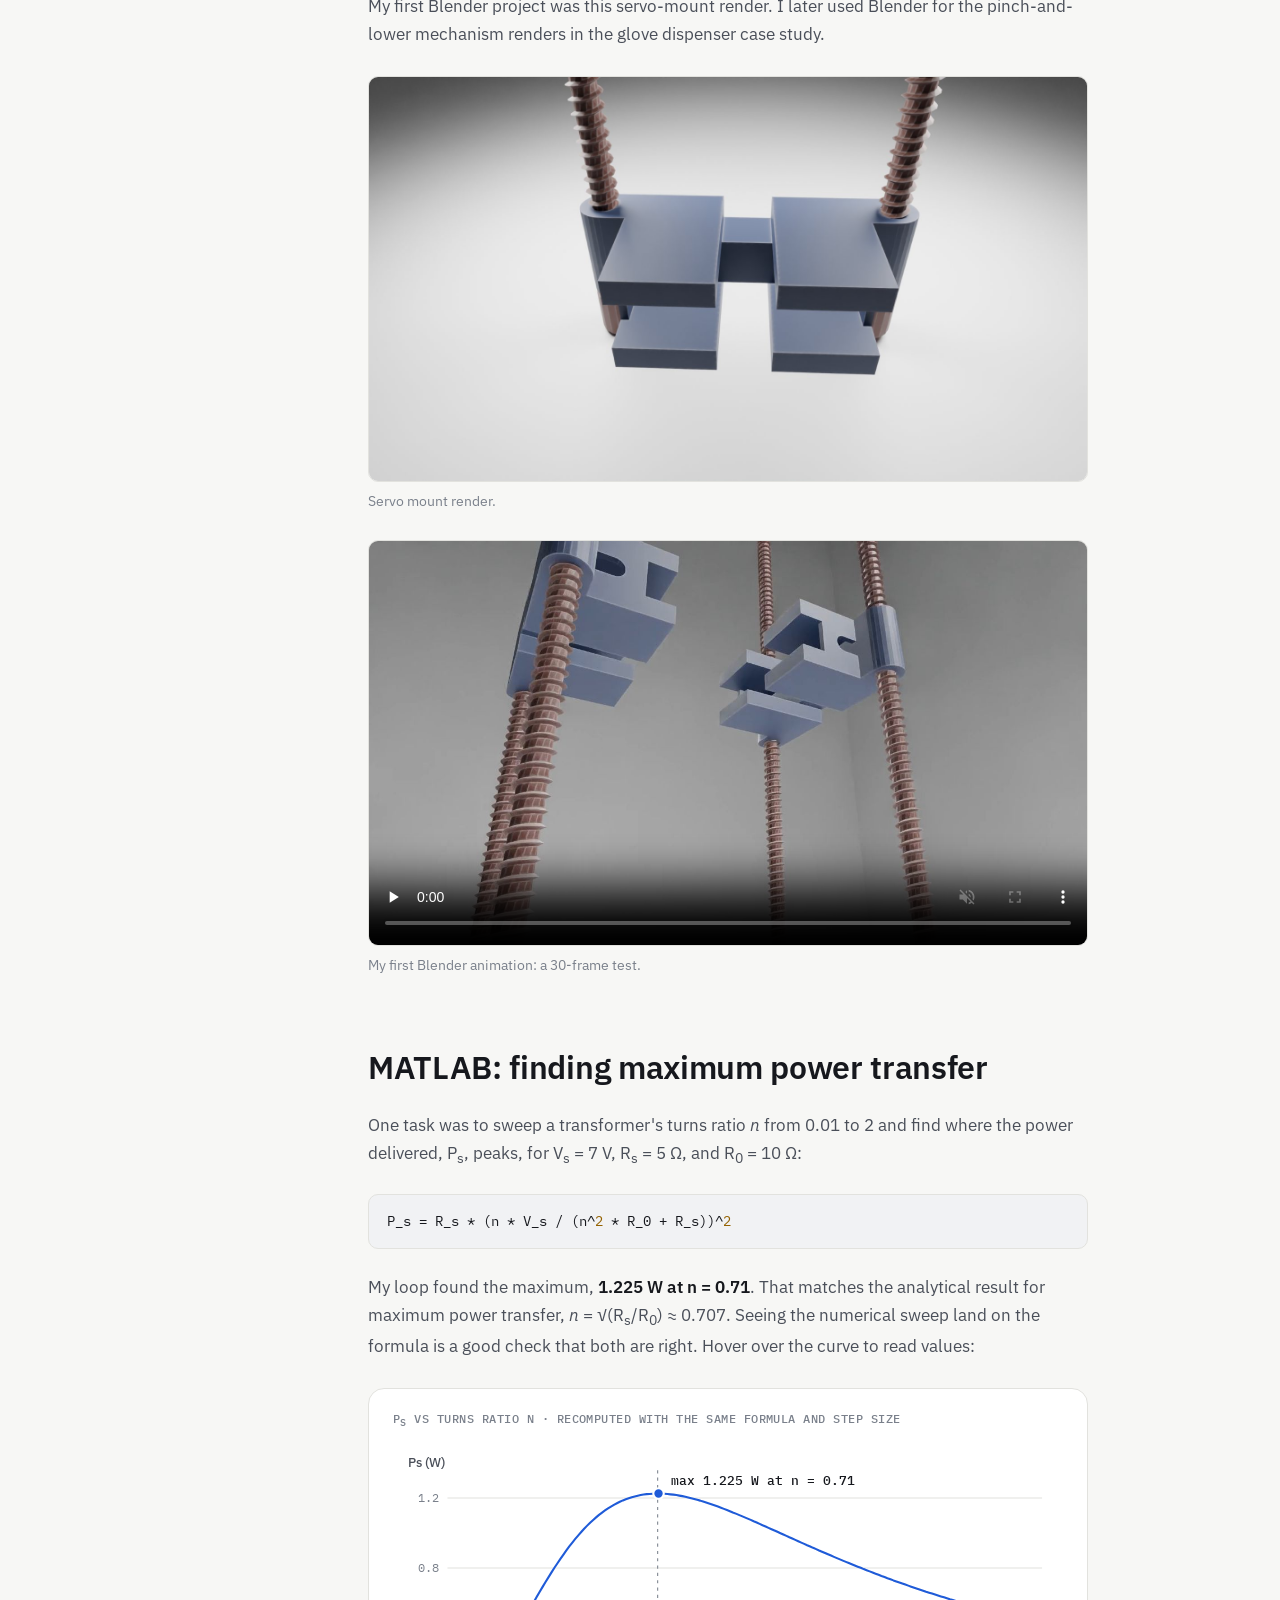
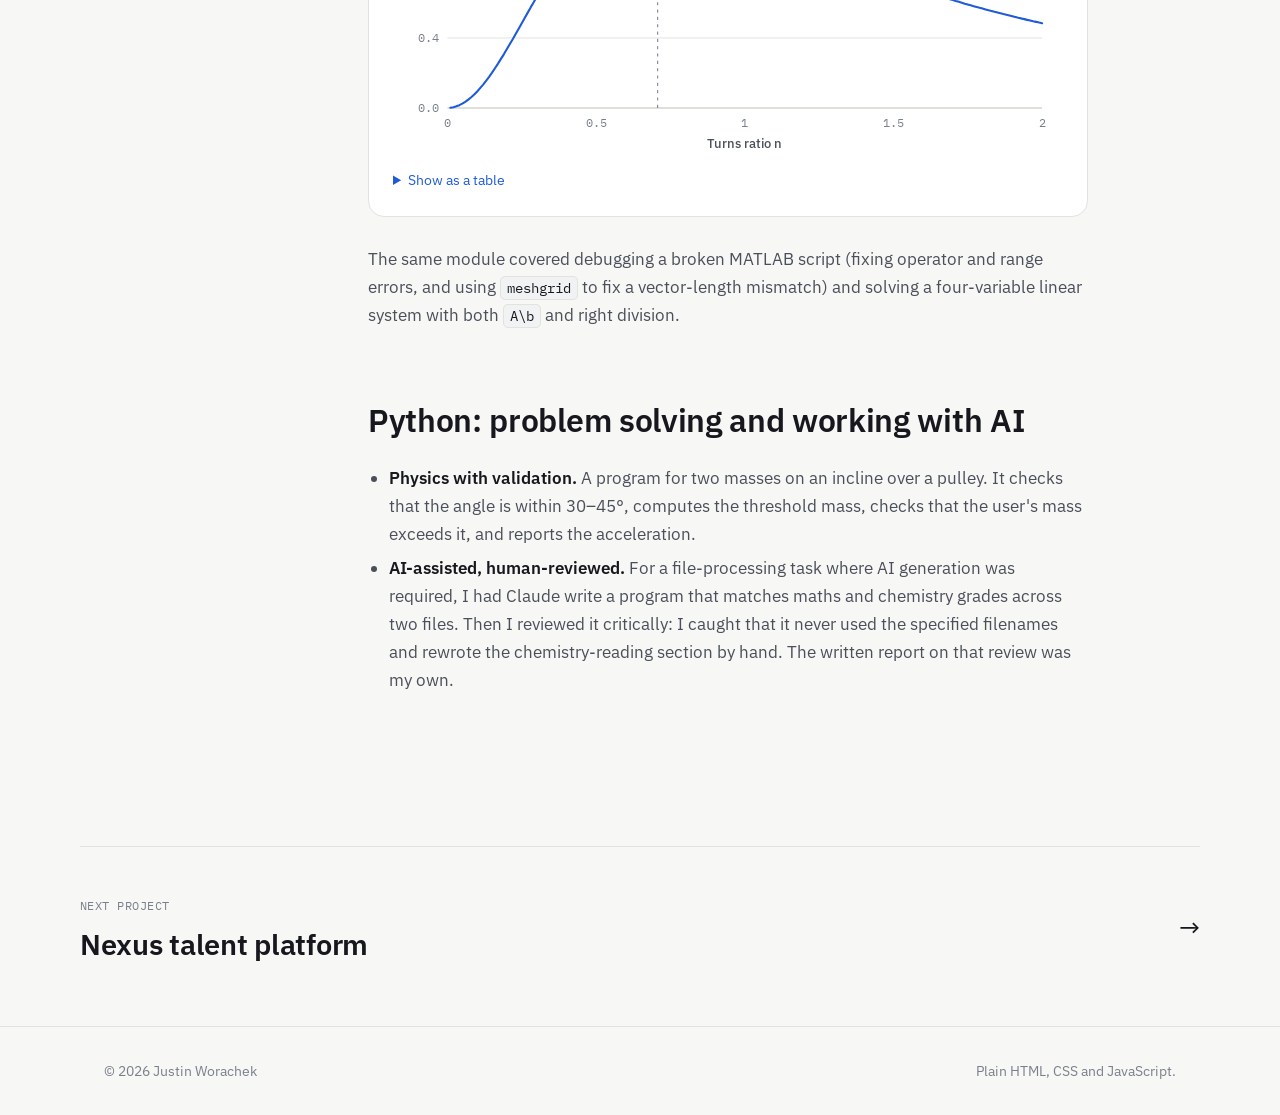
==== commit a5ac7174: "Add PCB-trace JW logo and centre-logo opening animation Copper-trace monogram replaces the text logo" ====
--- a/projects/cad-and-computing.html
+++ b/projects/cad-and-computing.html
@@ -14,7 +14,20 @@
 <body>
   <header class="site-header">
     <div class="container">
-      <a class="brand" href="../index.html"><span class="brand-mark">JW</span>Justin Worachek</a>
+      <a class="brand" href="../index.html"><span class="brand-mark brand-logo" aria-hidden="true"><svg xmlns="http://www.w3.org/2000/svg" viewBox="0 0 64 64">
+  <rect x="2" y="2" width="60" height="60" rx="14" fill="#16181d"/>
+  <g transform="translate(-1 2.5)">
+    <g fill="none" stroke="#c98545" stroke-width="3.6" stroke-linecap="round" stroke-linejoin="round">
+      <path d="M24 15 V38 L18 44 H13"/>
+      <path d="M33 15 V39 L38 44 L43 39 V29"/>
+      <path d="M43 39 L48 44 L53 39 V15"/>
+    </g>
+    <g fill="#16181d" stroke="#c98545" stroke-width="2.4">
+      <circle cx="24" cy="15" r="3.2"/><circle cx="13" cy="44" r="3.2"/>
+      <circle cx="33" cy="15" r="3.2"/><circle cx="53" cy="15" r="3.2"/><circle cx="43" cy="29" r="3.2"/>
+    </g>
+  </g>
+</svg></span>Justin Worachek</a>
       <button class="nav-toggle" aria-label="Open menu" aria-expanded="false" aria-controls="site-nav">
         <svg width="20" height="20" viewBox="0 0 24 24" fill="none" stroke="currentColor" stroke-width="2" stroke-linecap="round" aria-hidden="true"><path d="M4 7h16M4 12h16M4 17h16"/></svg>
       </button>
--- a/assets/css/style.css
+++ b/assets/css/style.css
@@ -130,6 +130,8 @@
   background: var(--text); color: var(--bg);
   font-family: var(--font-mono); font-size: 0.8rem; font-weight: 500;
 }
+.brand-mark.brand-logo { background: none; width: 32px; height: 32px; border-radius: 0; }
+.brand-mark.brand-logo svg { width: 32px; height: 32px; display: block; }
 .nav { display: flex; gap: 4px; align-items: center; }
 .nav a {
   color: var(--text-2); text-decoration: none; font-size: 0.95rem;
